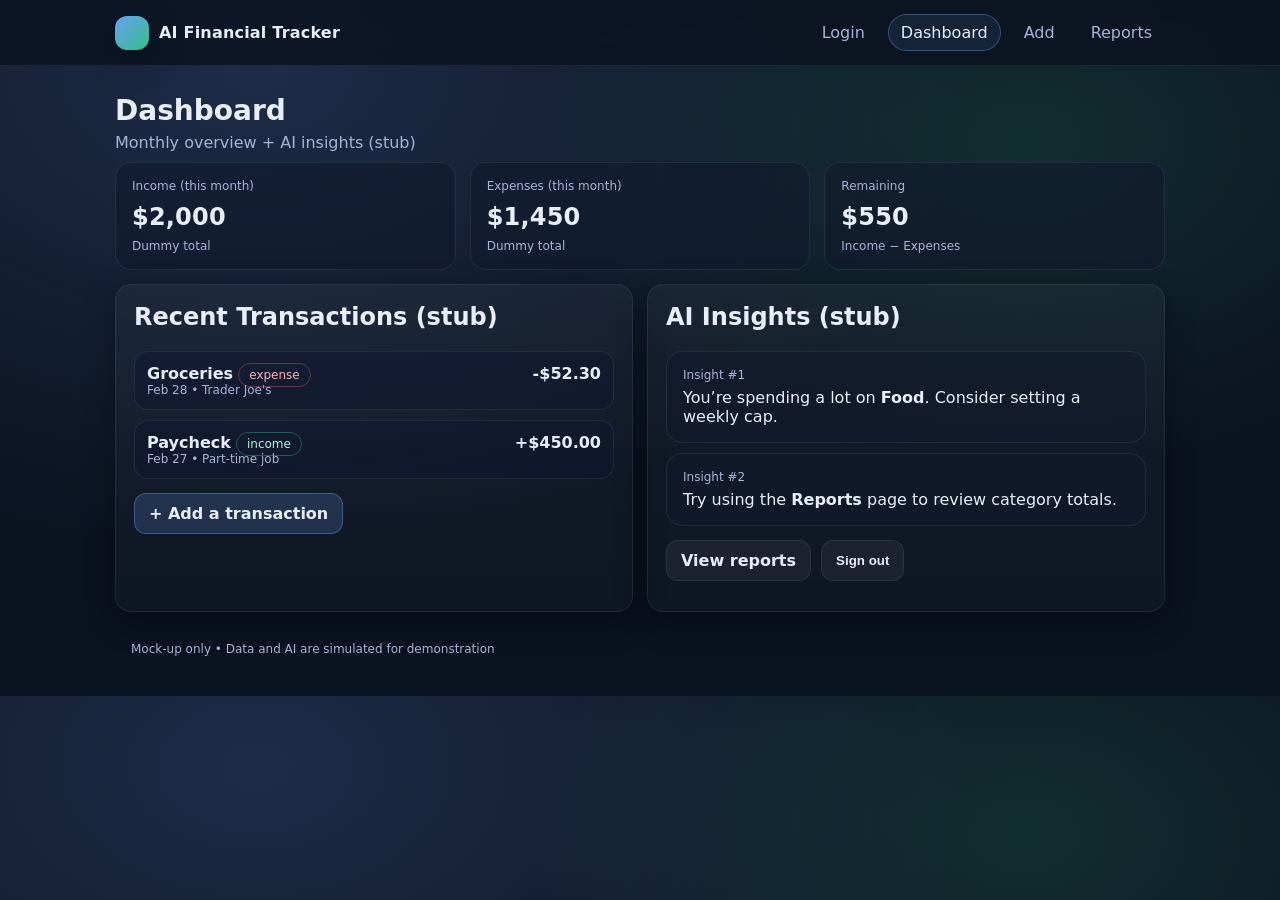
==== dashboard.html @ bd1ea6ad "Initial mock-up pages and base styling" ====
<!DOCTYPE html>
<html lang="en">
<head>
  <meta charset="UTF-8" />
  <meta name="viewport" content="width=device-width, initial-scale=1.0" />
  <title>Dashboard • AI Financial Tracker</title>
  <link rel="stylesheet" href="assets/styles.css" />
</head>
<body>
  <nav>
    <div class="container nav-inner">
      <div class="brand">
        <div class="brand-badge"></div>
        <div>AI Financial Tracker</div>
      </div>
      <div class="nav-links">
        <a class="navlink" href="index.html" data-page="login">Login</a>
        <a class="navlink" href="dashboard.html" data-page="dashboard">Dashboard</a>
        <a class="navlink" href="add.html" data-page="add">Add</a>
        <a class="navlink" href="reports.html" data-page="reports">Reports</a>
      </div>
    </div>
  </nav>

  <main class="container">
    <header class="page-head">
      <h1>Dashboard</h1>
      <p class="sub" id="helloSub">Monthly overview + AI insights (stub)</p>
    </header>

    <section class="grid cols-3">
      <div class="card">
        <div class="kpi">Income (this month)</div>
        <div class="kpi-value" id="kpiIncome">$2,000</div>
        <div class="kpi-hint">Dummy total</div>
      </div>
      <div class="card">
        <div class="kpi">Expenses (this month)</div>
        <div class="kpi-value" id="kpiExpense">$1,450</div>
        <div class="kpi-hint">Dummy total</div>
      </div>
      <div class="card">
        <div class="kpi">Remaining</div>
        <div class="kpi-value" id="kpiRemain">$550</div>
        <div class="kpi-hint">Income − Expenses</div>
      </div>
    </section>

    <div style="height:14px;"></div>

    <section class="grid cols-2">
      <div class="panel pad">
        <h2 style="margin-top:0;">Recent Transactions (stub)</h2>
        <div class="list" id="txList">
          <div class="item">
            <div>
              <div><strong>Groceries</strong> <span class="pill expense">expense</span></div>
              <div class="small">Feb 28 • Trader Joe's</div>
            </div>
            <div><strong>-$52.30</strong></div>
          </div>

          <div class="item">
            <div>
              <div><strong>Paycheck</strong> <span class="pill income">income</span></div>
              <div class="small">Feb 27 • Part-time job</div>
            </div>
            <div><strong>+$450.00</strong></div>
          </div>
        </div>

        <div style="margin-top:14px;">
          <a class="btn primary" href="add.html">+ Add a transaction</a>
        </div>
      </div>

      <div class="panel pad">
        <h2 style="margin-top:0;">AI Insights (stub)</h2>
        <div class="card">
          <div class="small">Insight #1</div>
          <div style="margin-top:6px;">
            You’re spending a lot on <strong>Food</strong>. Consider setting a weekly cap.
          </div>
        </div>

        <div style="height:10px;"></div>

        <div class="card">
          <div class="small">Insight #2</div>
          <div style="margin-top:6px;">
            Try using the <strong>Reports</strong> page to review category totals.
          </div>
        </div>

        <div style="margin-top:14px; display:flex; gap:10px; flex-wrap:wrap;">
          <a class="btn" href="reports.html">View reports</a>
          <button class="btn" id="btnSignOut">Sign out</button>
        </div>

        <div class="msg" id="msg"></div>
      </div>
    </section>

    <footer class="container">
      Mock-up only • Data and AI are simulated for demonstration
    </footer>
  </main>

  <script src="assets/app.js"></script>
  <script>
    setActiveNav("dashboard");

    const user = getUserStub();
    const sub = document.getElementById("helloSub");
    if (user?.email) sub.textContent = `Signed in as ${user.email} • Monthly overview + AI insights (stub)`;

    document.getElementById("btnSignOut").addEventListener("click", () => {
      signOutStub();
      const msg = document.getElementById("msg");
      msg.className = "msg ok";
      msg.textContent = "Signed out. Returning to login...";
      setTimeout(() => (window.location.href = "index.html"), 700);
    });
  </script>
</body>
</html>
---- assets/styles.css ----
/* ===== Base ===== */
* { box-sizing: border-box; }
:root{
  --bg: #0b1220;
  --panel: #111a2e;
  --panel-2: #0f1730;
  --text: #e9eefc;
  --muted: #a8b3d8;
  --line: rgba(255,255,255,0.08);
  --accent: #6ea8ff;
  --danger: #ff6b6b;
  --ok: #3ddc97;
  --shadow: 0 10px 30px rgba(0,0,0,0.35);
  --radius: 16px;
  --max: 1050px;
  font-family: ui-sans-serif, system-ui, -apple-system, Segoe UI, Roboto, Helvetica, Arial;
}

body{
  margin: 0;
  background: radial-gradient(1200px 800px at 20% 10%, rgba(110,168,255,0.18), transparent 60%),
              radial-gradient(900px 600px at 80% 20%, rgba(61,220,151,0.14), transparent 55%),
              var(--bg);
  color: var(--text);
}

/* ===== Layout ===== */
.container{
  width: min(var(--max), calc(100% - 32px));
  margin: 0 auto;
}

nav{
  position: sticky;
  top: 0;
  background: rgba(11,18,32,0.8);
  backdrop-filter: blur(10px);
  border-bottom: 1px solid var(--line);
  z-index: 10;
}

.nav-inner{
  display: flex;
  align-items: center;
  justify-content: space-between;
  padding: 14px 0;
}

.brand{
  display: flex;
  gap: 10px;
  align-items: center;
  font-weight: 800;
  letter-spacing: 0.2px;
}

.brand-badge{
  width: 34px;
  height: 34px;
  border-radius: 12px;
  background: linear-gradient(135deg, rgba(110,168,255,0.95), rgba(61,220,151,0.85));
  box-shadow: var(--shadow);
}

.nav-links{
  display: flex;
  gap: 10px;
  flex-wrap: wrap;
}

a.navlink{
  text-decoration: none;
  color: var(--muted);
  padding: 8px 12px;
  border: 1px solid transparent;
  border-radius: 999px;
  transition: 0.2s ease;
}

a.navlink:hover{
  color: var(--text);
  border-color: var(--line);
  background: rgba(255,255,255,0.04);
}

a.navlink.active{
  color: var(--text);
  border-color: rgba(110,168,255,0.35);
  background: rgba(110,168,255,0.10);
}

/* ===== Sections / Panels ===== */
header.page-head{
  padding: 28px 0 10px;
}

h1{
  margin: 0 0 6px;
  font-size: 28px;
}

p.sub{
  margin: 0;
  color: var(--muted);
}

.panel{
  background: linear-gradient(180deg, rgba(255,255,255,0.04), rgba(255,255,255,0.02));
  border: 1px solid var(--line);
  border-radius: var(--radius);
  box-shadow: var(--shadow);
}

.panel.pad{
  padding: 18px;
}

/* ===== Cards / Grid ===== */
.grid{
  display: grid;
  gap: 14px;
}

.grid.cols-3{
  grid-template-columns: repeat(3, 1fr);
}

.grid.cols-2{
  grid-template-columns: repeat(2, 1fr);
}

@media (max-width: 820px){
  .grid.cols-3{ grid-template-columns: 1fr; }
  .grid.cols-2{ grid-template-columns: 1fr; }
}

.card{
  padding: 16px;
  border-radius: var(--radius);
  border: 1px solid var(--line);
  background: rgba(17,26,46,0.6);
}

.kpi{
  font-size: 12px;
  color: var(--muted);
  margin-bottom: 10px;
}

.kpi-value{
  font-size: 24px;
  font-weight: 800;
  letter-spacing: 0.2px;
}

.kpi-hint{
  margin-top: 8px;
  font-size: 12px;
  color: var(--muted);
}

/* ===== Forms / Buttons ===== */
label{
  display: block;
  font-size: 12px;
  color: var(--muted);
  margin: 12px 0 6px;
}

input, select, textarea{
  width: 100%;
  padding: 11px 12px;
  border-radius: 12px;
  border: 1px solid var(--line);
  background: rgba(15,23,48,0.7);
  color: var(--text);
  outline: none;
}

textarea{ min-height: 90px; resize: vertical; }

.row{
  display: grid;
  gap: 12px;
  grid-template-columns: 1fr 1fr;
}

@media (max-width: 820px){
  .row{ grid-template-columns: 1fr; }
}

.btn{
  display: inline-flex;
  align-items: center;
  justify-content: center;
  gap: 8px;
  padding: 10px 14px;
  border-radius: 12px;
  border: 1px solid var(--line);
  background: rgba(255,255,255,0.05);
  color: var(--text);
  cursor: pointer;
  transition: 0.2s ease;
  text-decoration: none;
  font-weight: 650;
}

.btn:hover{
  transform: translateY(-1px);
  background: rgba(255,255,255,0.08);
}

.btn.primary{
  border-color: rgba(110,168,255,0.35);
  background: rgba(110,168,255,0.18);
}

.btn.primary:hover{
  background: rgba(110,168,255,0.24);
}

.msg{
  margin-top: 12px;
  font-size: 13px;
  color: var(--muted);
}

.msg.ok{ color: var(--ok); }
.msg.bad{ color: var(--danger); }

/* ===== Tables / Lists ===== */
.list{
  display: grid;
  gap: 10px;
}

.item{
  padding: 12px;
  border: 1px solid var(--line);
  border-radius: 14px;
  background: rgba(15,23,48,0.55);
  display: flex;
  justify-content: space-between;
  gap: 10px;
}

.small{
  font-size: 12px;
  color: var(--muted);
}

.pill{
  font-size: 12px;
  padding: 4px 10px;
  border-radius: 999px;
  border: 1px solid var(--line);
  color: var(--muted);
}

.pill.expense{ border-color: rgba(255,107,107,0.35); color: #ffb1b1; }
.pill.income{ border-color: rgba(61,220,151,0.35); color: #aef5d6; }

footer{
  padding: 30px 0 40px;
  color: var(--muted);
  font-size: 12px;
}
X
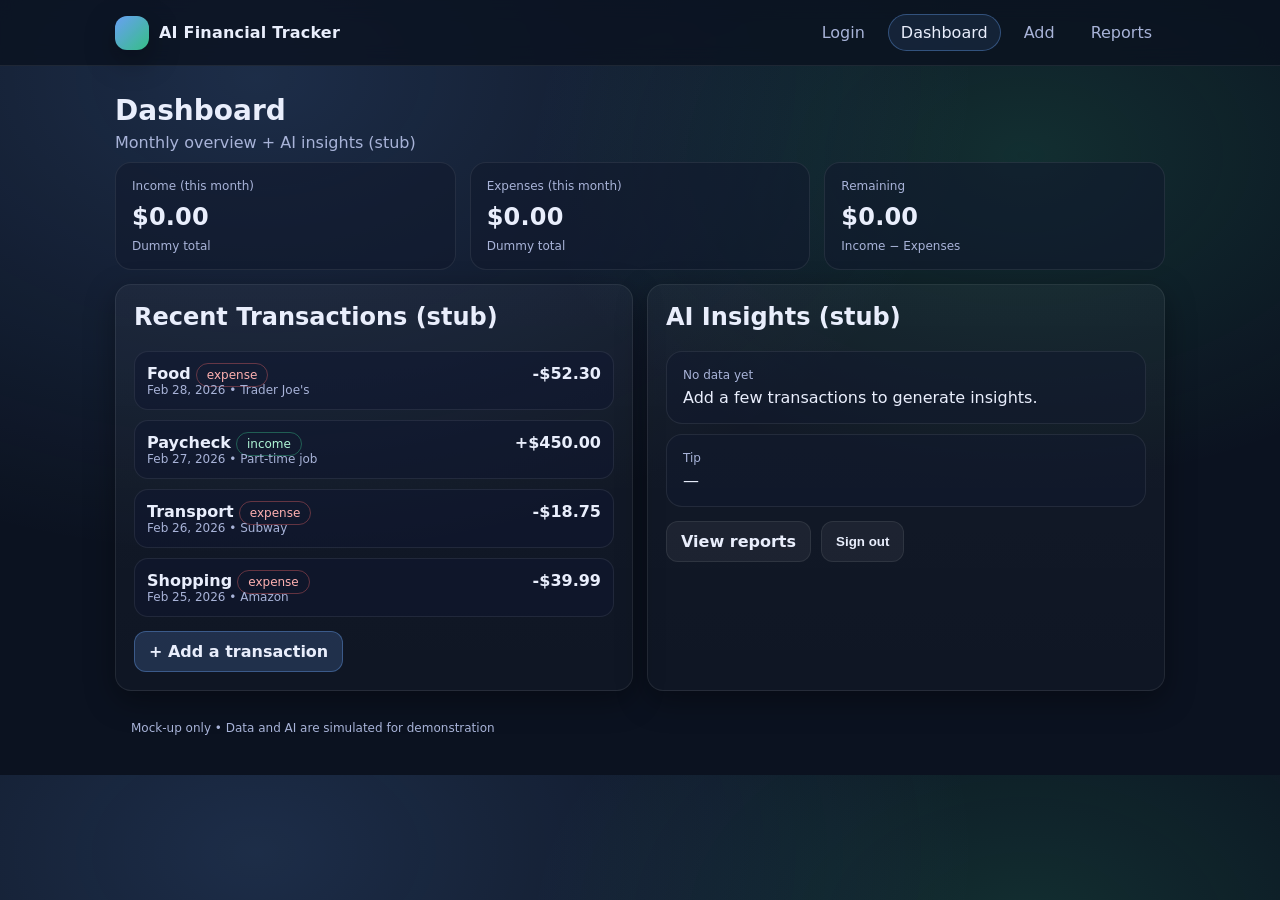
==== commit 8ca7de5f: "Add localStorage transactions, dashboard summaries, and AI insights stub" ====
--- a/dashboard.html
+++ b/dashboard.html
@@ -108,19 +108,76 @@
 
   <script src="assets/app.js"></script>
   <script>
-    setActiveNav("dashboard");
+  setActiveNav("dashboard");
+  seedDemoDataIfEmpty();
 
-    const user = getUserStub();
-    const sub = document.getElementById("helloSub");
-    if (user?.email) sub.textContent = `Signed in as ${user.email} • Monthly overview + AI insights (stub)`;
+  const user = getUserStub();
+  const sub = document.getElementById("helloSub");
+  if (user?.email) sub.textContent = `Signed in as ${user.email} • Monthly overview + AI insights`;
 
-    document.getElementById("btnSignOut").addEventListener("click", () => {
-      signOutStub();
-      const msg = document.getElementById("msg");
-      msg.className = "msg ok";
-      msg.textContent = "Signed out. Returning to login...";
-      setTimeout(() => (window.location.href = "index.html"), 700);
-    });
-  </script>
+  const txs = getTransactions();
+  const mk = currentMonthKey();
+
+  // KPI render
+  const summary = calcMonthlySummary(txs, mk);
+  document.getElementById("kpiIncome").textContent = formatMoney(summary.income);
+  document.getElementById("kpiExpense").textContent = formatMoney(summary.expense);
+  document.getElementById("kpiRemain").textContent = formatMoney(summary.remaining);
+
+  // Recent transactions render (top 6)
+  const list = document.getElementById("txList");
+  list.innerHTML = "";
+
+  const recent = txs.slice(0, 6);
+  if (recent.length === 0) {
+    list.innerHTML = `<div class="msg">No transactions yet. Add one!</div>`;
+  } else {
+    for (const t of recent) {
+      const pillClass = t.type === "income" ? "pill income" : "pill expense";
+      const sign = t.type === "income" ? "+" : "-";
+      const amt = `${sign}${formatMoney(t.amount)}`;
+
+      const el = document.createElement("div");
+      el.className = "item";
+      el.innerHTML = `
+        <div>
+          <div><strong>${t.category}</strong> <span class="${pillClass}">${t.type}</span></div>
+          <div class="small">${safeDateLabel(t.date)} • ${t.note ? t.note : "—"}</div>
+        </div>
+        <div><strong>${amt}</strong></div>
+      `;
+      list.appendChild(el);
+    }
+  }
+
+  // AI Insights render
+  const insightsBox = document.querySelector(".panel.pad:nth-of-type(2)"); // right panel (AI)
+  // We'll target the first two cards inside it (simple approach)
+  const insightCards = insightsBox.querySelectorAll(".card");
+  const insights = buildInsights(txs, mk);
+
+  // Ensure we have at least 2 cards to update (page already has 2)
+  if (insightCards[0]) {
+    insightCards[0].innerHTML = `
+      <div class="small">${insights[0]?.title || "Insight"}</div>
+      <div style="margin-top:6px;">${insights[0]?.text || "—"}</div>
+    `;
+  }
+  if (insightCards[1]) {
+    insightCards[1].innerHTML = `
+      <div class="small">${insights[1]?.title || "Tip"}</div>
+      <div style="margin-top:6px;">${insights[1]?.text || "—"}</div>
+    `;
+  }
+
+  // Sign out
+  document.getElementById("btnSignOut").addEventListener("click", () => {
+    signOutStub();
+    const msg = document.getElementById("msg");
+    msg.className = "msg ok";
+    msg.textContent = "Signed out. Returning to login...";
+    setTimeout(() => (window.location.href = "index.html"), 700);
+  });
+</script>
 </body>
 </html>
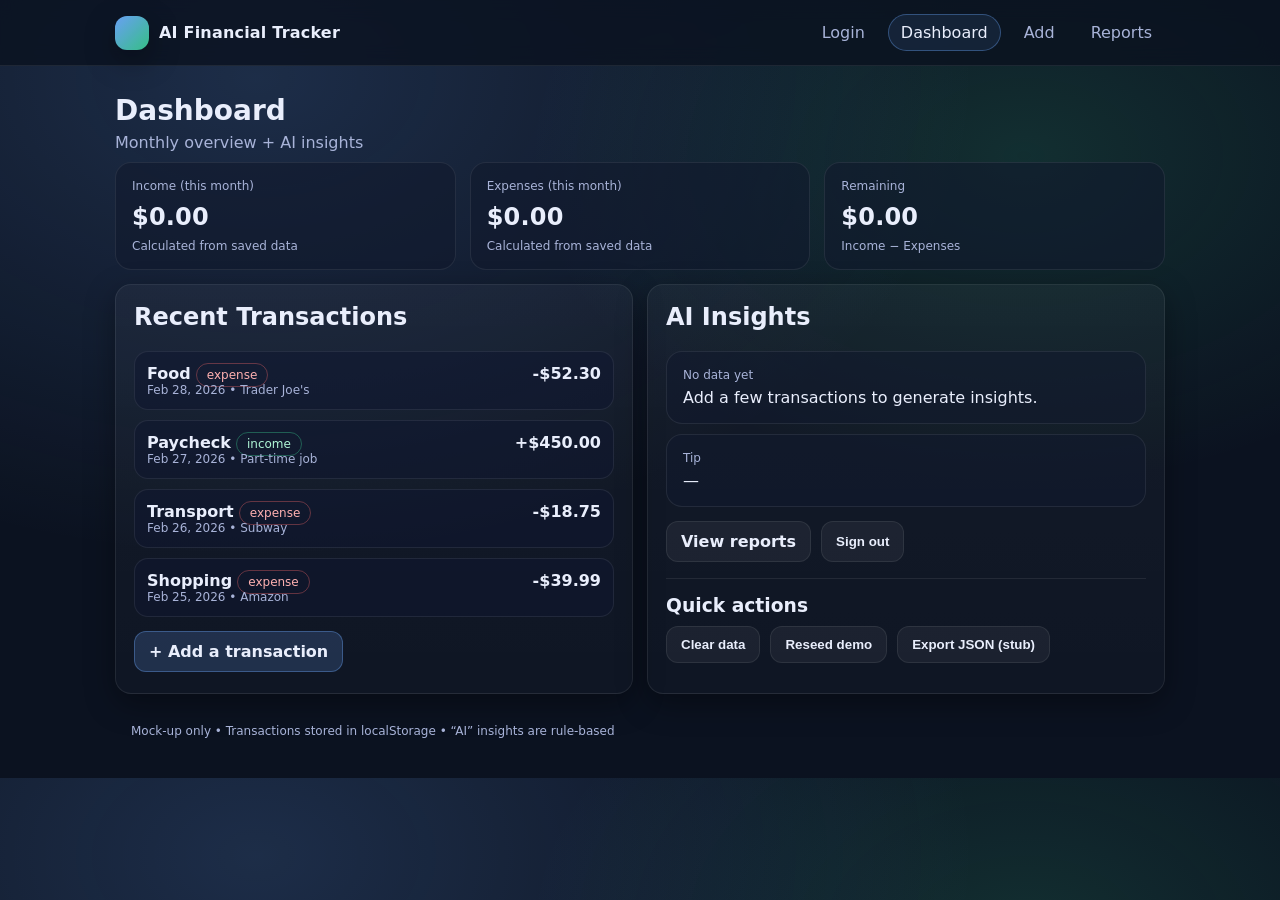
==== commit e17f6ba2: "Improve UX: quick actions, dynamic categories, and month filter in reports" ====
--- a/dashboard.html
+++ b/dashboard.html
@@ -25,23 +25,23 @@
   <main class="container">
     <header class="page-head">
       <h1>Dashboard</h1>
-      <p class="sub" id="helloSub">Monthly overview + AI insights (stub)</p>
+      <p class="sub" id="helloSub">Monthly overview + AI insights</p>
     </header>
 
     <section class="grid cols-3">
       <div class="card">
         <div class="kpi">Income (this month)</div>
-        <div class="kpi-value" id="kpiIncome">$2,000</div>
-        <div class="kpi-hint">Dummy total</div>
+        <div class="kpi-value" id="kpiIncome">$0.00</div>
+        <div class="kpi-hint">Calculated from saved data</div>
       </div>
       <div class="card">
         <div class="kpi">Expenses (this month)</div>
-        <div class="kpi-value" id="kpiExpense">$1,450</div>
-        <div class="kpi-hint">Dummy total</div>
+        <div class="kpi-value" id="kpiExpense">$0.00</div>
+        <div class="kpi-hint">Calculated from saved data</div>
       </div>
       <div class="card">
         <div class="kpi">Remaining</div>
-        <div class="kpi-value" id="kpiRemain">$550</div>
+        <div class="kpi-value" id="kpiRemain">$0.00</div>
         <div class="kpi-hint">Income − Expenses</div>
       </div>
     </section>
@@ -49,47 +49,30 @@
     <div style="height:14px;"></div>
 
     <section class="grid cols-2">
+      <!-- LEFT: Recent Transactions -->
       <div class="panel pad">
-        <h2 style="margin-top:0;">Recent Transactions (stub)</h2>
-        <div class="list" id="txList">
-          <div class="item">
-            <div>
-              <div><strong>Groceries</strong> <span class="pill expense">expense</span></div>
-              <div class="small">Feb 28 • Trader Joe's</div>
-            </div>
-            <div><strong>-$52.30</strong></div>
-          </div>
-
-          <div class="item">
-            <div>
-              <div><strong>Paycheck</strong> <span class="pill income">income</span></div>
-              <div class="small">Feb 27 • Part-time job</div>
-            </div>
-            <div><strong>+$450.00</strong></div>
-          </div>
-        </div>
+        <h2 style="margin-top:0;">Recent Transactions</h2>
+        <div class="list" id="txList"></div>
 
         <div style="margin-top:14px;">
           <a class="btn primary" href="add.html">+ Add a transaction</a>
         </div>
       </div>
 
-      <div class="panel pad">
-        <h2 style="margin-top:0;">AI Insights (stub)</h2>
-        <div class="card">
-          <div class="small">Insight #1</div>
-          <div style="margin-top:6px;">
-            You’re spending a lot on <strong>Food</strong>. Consider setting a weekly cap.
-          </div>
+      <!-- RIGHT: AI + Actions -->
+      <div class="panel pad" id="aiPanel">
+        <h2 style="margin-top:0;">AI Insights</h2>
+
+        <div class="card" id="insightCard1">
+          <div class="small">Insight</div>
+          <div style="margin-top:6px;">—</div>
         </div>
 
         <div style="height:10px;"></div>
 
-        <div class="card">
-          <div class="small">Insight #2</div>
-          <div style="margin-top:6px;">
-            Try using the <strong>Reports</strong> page to review category totals.
-          </div>
+        <div class="card" id="insightCard2">
+          <div class="small">Tip</div>
+          <div style="margin-top:6px;">—</div>
         </div>
 
         <div style="margin-top:14px; display:flex; gap:10px; flex-wrap:wrap;">
@@ -98,86 +81,137 @@
         </div>
 
         <div class="msg" id="msg"></div>
+
+        <hr style="border:0; border-top:1px solid var(--line); margin:16px 0;">
+
+        <h3 style="margin:0 0 10px;">Quick actions</h3>
+        <div style="display:flex; gap:10px; flex-wrap:wrap;">
+          <button class="btn" id="btnClearData">Clear data</button>
+          <button class="btn" id="btnReseed">Reseed demo</button>
+          <button class="btn" id="btnExport">Export JSON (stub)</button>
+        </div>
+
+        <div class="msg" id="msg2"></div>
       </div>
     </section>
 
     <footer class="container">
-      Mock-up only • Data and AI are simulated for demonstration
+      Mock-up only • Transactions stored in localStorage • “AI” insights are rule-based
     </footer>
   </main>
 
   <script src="assets/app.js"></script>
   <script>
-  setActiveNav("dashboard");
-  seedDemoDataIfEmpty();
-
-  const user = getUserStub();
-  const sub = document.getElementById("helloSub");
-  if (user?.email) sub.textContent = `Signed in as ${user.email} • Monthly overview + AI insights`;
-
-  const txs = getTransactions();
-  const mk = currentMonthKey();
-
-  // KPI render
-  const summary = calcMonthlySummary(txs, mk);
-  document.getElementById("kpiIncome").textContent = formatMoney(summary.income);
-  document.getElementById("kpiExpense").textContent = formatMoney(summary.expense);
-  document.getElementById("kpiRemain").textContent = formatMoney(summary.remaining);
-
-  // Recent transactions render (top 6)
-  const list = document.getElementById("txList");
-  list.innerHTML = "";
-
-  const recent = txs.slice(0, 6);
-  if (recent.length === 0) {
-    list.innerHTML = `<div class="msg">No transactions yet. Add one!</div>`;
-  } else {
-    for (const t of recent) {
-      const pillClass = t.type === "income" ? "pill income" : "pill expense";
-      const sign = t.type === "income" ? "+" : "-";
-      const amt = `${sign}${formatMoney(t.amount)}`;
-
-      const el = document.createElement("div");
-      el.className = "item";
-      el.innerHTML = `
-        <div>
-          <div><strong>${t.category}</strong> <span class="${pillClass}">${t.type}</span></div>
-          <div class="small">${safeDateLabel(t.date)} • ${t.note ? t.note : "—"}</div>
-        </div>
-        <div><strong>${amt}</strong></div>
+    setActiveNav("dashboard");
+    seedDemoDataIfEmpty();
+
+    // Header subtitle
+    const user = getUserStub();
+    const sub = document.getElementById("helloSub");
+    if (user?.email) {
+      sub.textContent = `Signed in as ${user.email} • Monthly overview + AI insights`;
+    }
+
+    const txs = getTransactions();
+    const mk = currentMonthKey();
+
+    // KPI render
+    const summary = calcMonthlySummary(txs, mk);
+    document.getElementById("kpiIncome").textContent = formatMoney(summary.income);
+    document.getElementById("kpiExpense").textContent = formatMoney(summary.expense);
+    document.getElementById("kpiRemain").textContent = formatMoney(summary.remaining);
+
+    // Recent transactions render (top 6)
+    const list = document.getElementById("txList");
+    list.innerHTML = "";
+
+    const recent = txs.slice(0, 6);
+    if (recent.length === 0) {
+      list.innerHTML = `<div class="msg">No transactions yet. Add one!</div>`;
+    } else {
+      for (const t of recent) {
+        const pillClass = t.type === "income" ? "pill income" : "pill expense";
+        const sign = t.type === "income" ? "+" : "-";
+        const amt = `${sign}${formatMoney(t.amount)}`;
+
+        const el = document.createElement("div");
+        el.className = "item";
+        el.innerHTML = `
+          <div>
+            <div><strong>${t.category}</strong> <span class="${pillClass}">${t.type}</span></div>
+            <div class="small">${safeDateLabel(t.date)} • ${t.note ? t.note : "—"}</div>
+          </div>
+          <div><strong>${amt}</strong></div>
+        `;
+        list.appendChild(el);
+      }
+    }
+
+    // AI Insights render
+    const insights = buildInsights(txs, mk);
+    const c1 = document.getElementById("insightCard1");
+    const c2 = document.getElementById("insightCard2");
+
+    if (c1) {
+      c1.innerHTML = `
+        <div class="small">${insights[0]?.title || "Insight"}</div>
+        <div style="margin-top:6px;">${insights[0]?.text || "—"}</div>
       `;
-      list.appendChild(el);
-    }
-  }
-
-  // AI Insights render
-  const insightsBox = document.querySelector(".panel.pad:nth-of-type(2)"); // right panel (AI)
-  // We'll target the first two cards inside it (simple approach)
-  const insightCards = insightsBox.querySelectorAll(".card");
-  const insights = buildInsights(txs, mk);
-
-  // Ensure we have at least 2 cards to update (page already has 2)
-  if (insightCards[0]) {
-    insightCards[0].innerHTML = `
-      <div class="small">${insights[0]?.title || "Insight"}</div>
-      <div style="margin-top:6px;">${insights[0]?.text || "—"}</div>
-    `;
-  }
-  if (insightCards[1]) {
-    insightCards[1].innerHTML = `
-      <div class="small">${insights[1]?.title || "Tip"}</div>
-      <div style="margin-top:6px;">${insights[1]?.text || "—"}</div>
-    `;
-  }
-
-  // Sign out
-  document.getElementById("btnSignOut").addEventListener("click", () => {
-    signOutStub();
-    const msg = document.getElementById("msg");
-    msg.className = "msg ok";
-    msg.textContent = "Signed out. Returning to login...";
-    setTimeout(() => (window.location.href = "index.html"), 700);
-  });
-</script>
+    }
+    if (c2) {
+      c2.innerHTML = `
+        <div class="small">${insights[1]?.title || "Tip"}</div>
+        <div style="margin-top:6px;">${insights[1]?.text || "—"}</div>
+      `;
+    }
+
+    // Sign out
+    document.getElementById("btnSignOut").addEventListener("click", () => {
+      signOutStub();
+      const msg = document.getElementById("msg");
+      msg.className = "msg ok";
+      msg.textContent = "Signed out. Returning to login...";
+      setTimeout(() => (window.location.href = "index.html"), 700);
+    });
+
+    // Quick actions (safe)
+    const msg2 = document.getElementById("msg2");
+    const btnClear = document.getElementById("btnClearData");
+    const btnReseed = document.getElementById("btnReseed");
+    const btnExport = document.getElementById("btnExport");
+
+    if (btnClear) {
+      btnClear.addEventListener("click", () => {
+        clearAllTransactions();
+        msg2.className = "msg ok";
+        msg2.textContent = "All transactions cleared. Refreshing...";
+        setTimeout(() => window.location.reload(), 500);
+      });
+    }
+
+    if (btnReseed) {
+      btnReseed.addEventListener("click", () => {
+        reseedDemo();
+        msg2.className = "msg ok";
+        msg2.textContent = "Demo data reloaded. Refreshing...";
+        setTimeout(() => window.location.reload(), 500);
+      });
+    }
+
+    if (btnExport) {
+      btnExport.addEventListener("click", async () => {
+        const json = exportTransactionsJSON();
+        try {
+          await navigator.clipboard.writeText(json);
+          msg2.className = "msg ok";
+          msg2.textContent = "Export copied to clipboard (JSON).";
+        } catch {
+          msg2.className = "msg";
+          msg2.textContent = "Export ready (could not auto-copy). Open DevTools Console to view.";
+          console.log(json);
+        }
+      });
+    }
+  </script>
 </body>
-</html>
+</html>
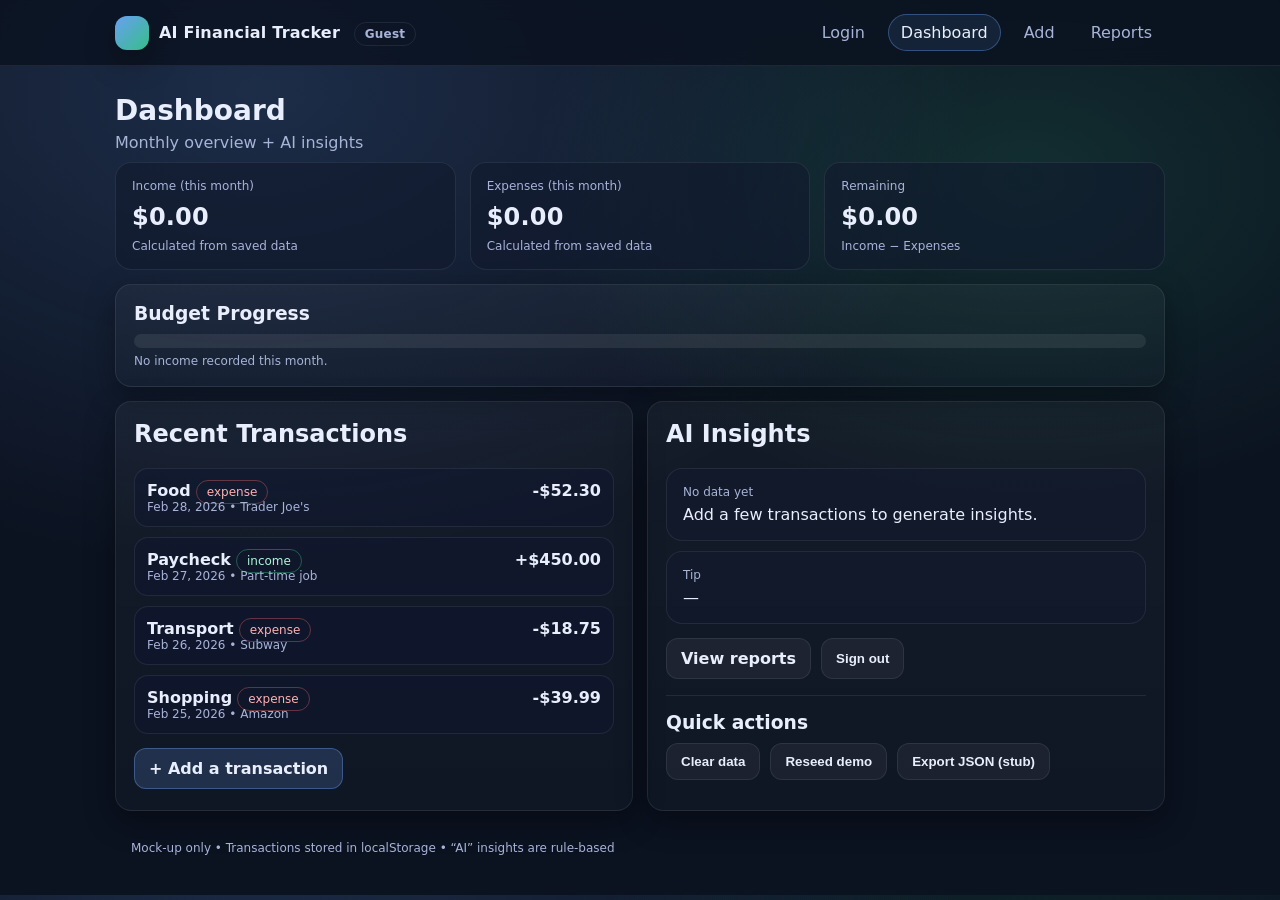
==== commit 03a78ff7: "Polish UI and improve reports/dashboard" ====
--- a/dashboard.html
+++ b/dashboard.html
@@ -11,7 +11,10 @@
     <div class="container nav-inner">
       <div class="brand">
         <div class="brand-badge"></div>
-        <div>AI Financial Tracker</div>
+        <div>
+          AI Financial Tracker
+          <span id="userBadge" class="pill" style="margin-left:8px;"></span>
+        </div>
       </div>
       <div class="nav-links">
         <a class="navlink" href="index.html" data-page="login">Login</a>
@@ -28,6 +31,7 @@
       <p class="sub" id="helloSub">Monthly overview + AI insights</p>
     </header>
 
+    <!-- KPI cards -->
     <section class="grid cols-3">
       <div class="card">
         <div class="kpi">Income (this month)</div>
@@ -46,6 +50,17 @@
       </div>
     </section>
 
+    <!-- Budget progress (Step 5A) -->
+    <div class="panel pad" style="margin-top:14px;">
+      <h3 style="margin:0 0 10px;">Budget Progress</h3>
+
+      <div style="background:rgba(255,255,255,0.08); height:14px; border-radius:999px; overflow:hidden;">
+        <div id="budgetBar" style="height:100%; width:0%; background:linear-gradient(90deg,#6ea8ff,#3ddc97); transition:0.4s;"></div>
+      </div>
+
+      <div class="small" id="budgetLabel" style="margin-top:6px;">—</div>
+    </div>
+
     <div style="height:14px;"></div>
 
     <section class="grid cols-2">
@@ -63,17 +78,9 @@
       <div class="panel pad" id="aiPanel">
         <h2 style="margin-top:0;">AI Insights</h2>
 
-        <div class="card" id="insightCard1">
-          <div class="small">Insight</div>
-          <div style="margin-top:6px;">—</div>
-        </div>
-
+        <div class="card" id="insightCard1"></div>
         <div style="height:10px;"></div>
-
-        <div class="card" id="insightCard2">
-          <div class="small">Tip</div>
-          <div style="margin-top:6px;">—</div>
-        </div>
+        <div class="card" id="insightCard2"></div>
 
         <div style="margin-top:14px; display:flex; gap:10px; flex-wrap:wrap;">
           <a class="btn" href="reports.html">View reports</a>
@@ -105,11 +112,16 @@
     setActiveNav("dashboard");
     seedDemoDataIfEmpty();
 
-    // Header subtitle
+    // User badge + subtitle
     const user = getUserStub();
     const sub = document.getElementById("helloSub");
+    const badge = document.getElementById("userBadge");
+
     if (user?.email) {
       sub.textContent = `Signed in as ${user.email} • Monthly overview + AI insights`;
+      if (badge) badge.textContent = user.email;
+    } else {
+      if (badge) badge.textContent = "Guest";
     }
 
     const txs = getTransactions();
@@ -120,6 +132,24 @@
     document.getElementById("kpiIncome").textContent = formatMoney(summary.income);
     document.getElementById("kpiExpense").textContent = formatMoney(summary.expense);
     document.getElementById("kpiRemain").textContent = formatMoney(summary.remaining);
+
+    // Budget progress bar
+    const bar = document.getElementById("budgetBar");
+    const label = document.getElementById("budgetLabel");
+
+    if (summary.income > 0) {
+      const percent = Math.min((summary.expense / summary.income) * 100, 100);
+      bar.style.width = percent.toFixed(1) + "%";
+
+      if (percent > 90) {
+        bar.style.background = "#ff6b6b";
+      }
+
+      label.textContent = `You have used ${percent.toFixed(1)}% of your income this month.`;
+    } else {
+      bar.style.width = "0%";
+      label.textContent = "No income recorded this month.";
+    }
 
     // Recent transactions render (top 6)
     const list = document.getElementById("txList");
@@ -147,23 +177,19 @@
       }
     }
 
-    // AI Insights render
+    // AI insights render
     const insights = buildInsights(txs, mk);
     const c1 = document.getElementById("insightCard1");
     const c2 = document.getElementById("insightCard2");
 
-    if (c1) {
-      c1.innerHTML = `
-        <div class="small">${insights[0]?.title || "Insight"}</div>
-        <div style="margin-top:6px;">${insights[0]?.text || "—"}</div>
-      `;
-    }
-    if (c2) {
-      c2.innerHTML = `
-        <div class="small">${insights[1]?.title || "Tip"}</div>
-        <div style="margin-top:6px;">${insights[1]?.text || "—"}</div>
-      `;
-    }
+    c1.innerHTML = `
+      <div class="small">${insights[0]?.title || "Insight"}</div>
+      <div style="margin-top:6px;">${insights[0]?.text || "—"}</div>
+    `;
+    c2.innerHTML = `
+      <div class="small">${insights[1]?.title || "Tip"}</div>
+      <div style="margin-top:6px;">${insights[1]?.text || "—"}</div>
+    `;
 
     // Sign out
     document.getElementById("btnSignOut").addEventListener("click", () => {
@@ -174,7 +200,7 @@
       setTimeout(() => (window.location.href = "index.html"), 700);
     });
 
-    // Quick actions (safe)
+    // Quick actions
     const msg2 = document.getElementById("msg2");
     const btnClear = document.getElementById("btnClearData");
     const btnReseed = document.getElementById("btnReseed");
--- a/assets/styles.css
+++ b/assets/styles.css
@@ -265,4 +265,17 @@
   color: var(--muted);
   font-size: 12px;
 }
-X
+
+@media (max-width: 600px){
+  nav .nav-links{
+    gap:6px;
+  }
+
+  .kpi-value{
+    font-size:20px;
+  }
+
+  h1{
+    font-size:22px;
+  }
+}
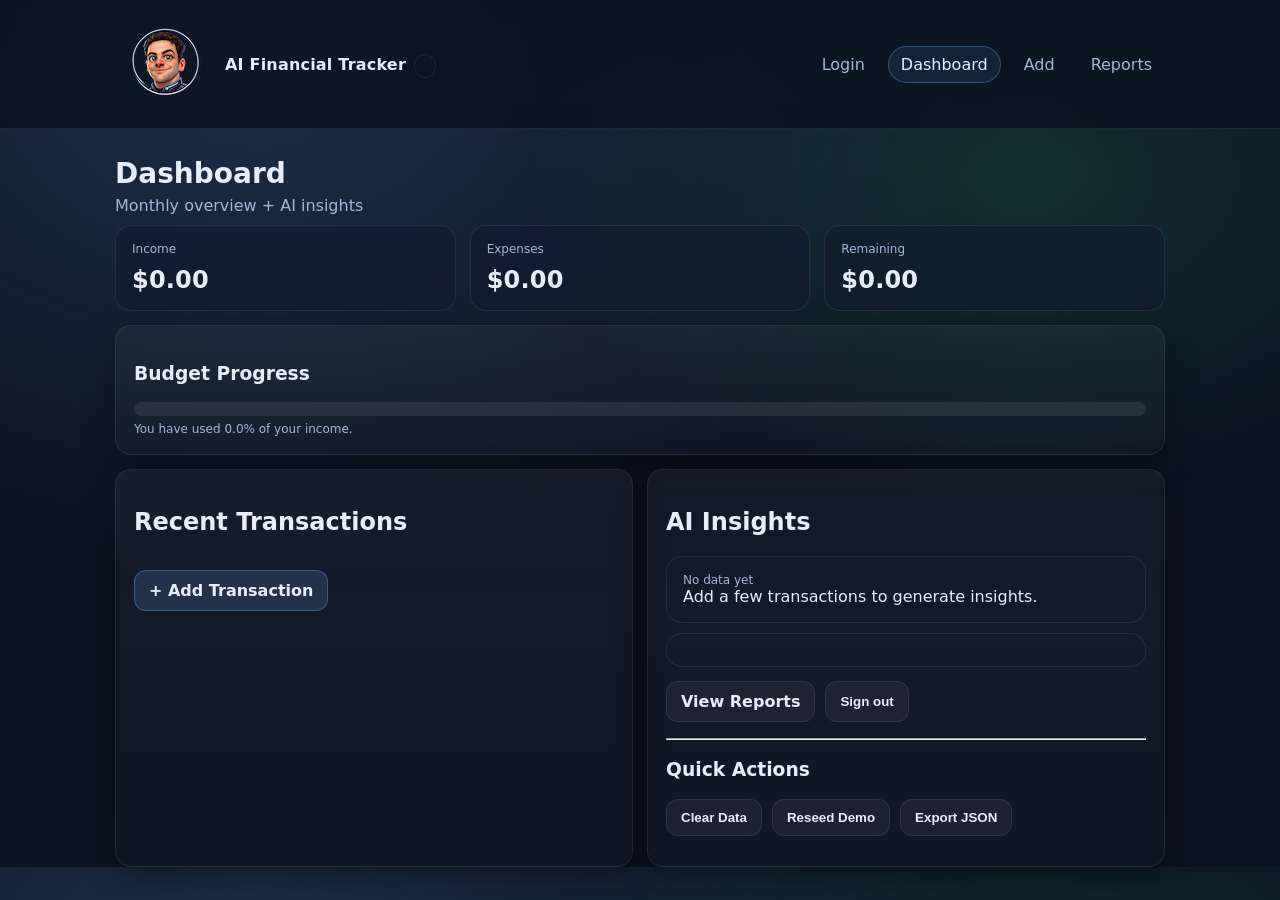
==== commit 3a24a51e: "Add logo and favicon, update dashboard" ====
--- a/dashboard.html
+++ b/dashboard.html
@@ -5,54 +5,62 @@
   <meta name="viewport" content="width=device-width, initial-scale=1.0" />
   <title>Dashboard • AI Financial Tracker</title>
   <link rel="stylesheet" href="assets/styles.css" />
+  <link rel="icon" type="image/png" href="assets/logo.png" />
 </head>
 <body>
+
   <nav>
     <div class="container nav-inner">
+
+      <!-- BRAND WITH LOGO -->
       <div class="brand">
-        <div class="brand-badge"></div>
-        <div>
-          AI Financial Tracker
-          <span id="userBadge" class="pill" style="margin-left:8px;"></span>
-        </div>
+        <a href="dashboard.html" style="display:flex; align-items:center; gap:10px; text-decoration:none; color:inherit;">
+          <img src="assets/logo.png" alt="AI Financial Tracker logo" class="logo" />
+          <span>
+            AI Financial Tracker
+            <span id="userBadge" class="pill" style="margin-left:8px;"></span>
+          </span>
+        </a>
       </div>
+
       <div class="nav-links">
         <a class="navlink" href="index.html" data-page="login">Login</a>
         <a class="navlink" href="dashboard.html" data-page="dashboard">Dashboard</a>
         <a class="navlink" href="add.html" data-page="add">Add</a>
         <a class="navlink" href="reports.html" data-page="reports">Reports</a>
       </div>
+
     </div>
   </nav>
 
   <main class="container">
+
     <header class="page-head">
       <h1>Dashboard</h1>
       <p class="sub" id="helloSub">Monthly overview + AI insights</p>
     </header>
 
-    <!-- KPI cards -->
+    <!-- KPI -->
     <section class="grid cols-3">
       <div class="card">
-        <div class="kpi">Income (this month)</div>
+        <div class="kpi">Income</div>
         <div class="kpi-value" id="kpiIncome">$0.00</div>
-        <div class="kpi-hint">Calculated from saved data</div>
       </div>
+
       <div class="card">
-        <div class="kpi">Expenses (this month)</div>
+        <div class="kpi">Expenses</div>
         <div class="kpi-value" id="kpiExpense">$0.00</div>
-        <div class="kpi-hint">Calculated from saved data</div>
       </div>
+
       <div class="card">
         <div class="kpi">Remaining</div>
         <div class="kpi-value" id="kpiRemain">$0.00</div>
-        <div class="kpi-hint">Income − Expenses</div>
       </div>
     </section>
 
-    <!-- Budget progress (Step 5A) -->
+    <!-- PROGRESS BAR -->
     <div class="panel pad" style="margin-top:14px;">
-      <h3 style="margin:0 0 10px;">Budget Progress</h3>
+      <h3>Budget Progress</h3>
 
       <div style="background:rgba(255,255,255,0.08); height:14px; border-radius:999px; overflow:hidden;">
         <div id="budgetBar" style="height:100%; width:0%; background:linear-gradient(90deg,#6ea8ff,#3ddc97); transition:0.4s;"></div>
@@ -64,180 +72,107 @@
     <div style="height:14px;"></div>
 
     <section class="grid cols-2">
-      <!-- LEFT: Recent Transactions -->
+
+      <!-- RECENT -->
       <div class="panel pad">
-        <h2 style="margin-top:0;">Recent Transactions</h2>
+        <h2>Recent Transactions</h2>
         <div class="list" id="txList"></div>
 
         <div style="margin-top:14px;">
-          <a class="btn primary" href="add.html">+ Add a transaction</a>
+          <a class="btn primary" href="add.html">+ Add Transaction</a>
         </div>
       </div>
 
-      <!-- RIGHT: AI + Actions -->
-      <div class="panel pad" id="aiPanel">
-        <h2 style="margin-top:0;">AI Insights</h2>
+      <!-- AI + ACTIONS -->
+      <div class="panel pad">
+        <h2>AI Insights</h2>
 
         <div class="card" id="insightCard1"></div>
         <div style="height:10px;"></div>
         <div class="card" id="insightCard2"></div>
 
         <div style="margin-top:14px; display:flex; gap:10px; flex-wrap:wrap;">
-          <a class="btn" href="reports.html">View reports</a>
+          <a class="btn" href="reports.html">View Reports</a>
           <button class="btn" id="btnSignOut">Sign out</button>
         </div>
 
         <div class="msg" id="msg"></div>
 
-        <hr style="border:0; border-top:1px solid var(--line); margin:16px 0;">
+        <hr style="margin:16px 0;">
 
-        <h3 style="margin:0 0 10px;">Quick actions</h3>
+        <h3>Quick Actions</h3>
+
         <div style="display:flex; gap:10px; flex-wrap:wrap;">
-          <button class="btn" id="btnClearData">Clear data</button>
-          <button class="btn" id="btnReseed">Reseed demo</button>
-          <button class="btn" id="btnExport">Export JSON (stub)</button>
+          <button class="btn" id="btnClearData">Clear Data</button>
+          <button class="btn" id="btnReseed">Reseed Demo</button>
+          <button class="btn" id="btnExport">Export JSON</button>
         </div>
 
         <div class="msg" id="msg2"></div>
       </div>
+
     </section>
 
-    <footer class="container">
-      Mock-up only • Transactions stored in localStorage • “AI” insights are rule-based
-    </footer>
   </main>
 
   <script src="assets/app.js"></script>
+
   <script>
     setActiveNav("dashboard");
     seedDemoDataIfEmpty();
 
-    // User badge + subtitle
     const user = getUserStub();
+    const badge = document.getElementById("userBadge");
     const sub = document.getElementById("helloSub");
-    const badge = document.getElementById("userBadge");
 
     if (user?.email) {
-      sub.textContent = `Signed in as ${user.email} • Monthly overview + AI insights`;
-      if (badge) badge.textContent = user.email;
-    } else {
-      if (badge) badge.textContent = "Guest";
+      badge.textContent = user.email;
+      sub.textContent = `Signed in as ${user.email}`;
     }
 
     const txs = getTransactions();
     const mk = currentMonthKey();
+    const summary = calcMonthlySummary(txs, mk);
 
-    // KPI render
-    const summary = calcMonthlySummary(txs, mk);
     document.getElementById("kpiIncome").textContent = formatMoney(summary.income);
     document.getElementById("kpiExpense").textContent = formatMoney(summary.expense);
     document.getElementById("kpiRemain").textContent = formatMoney(summary.remaining);
 
-    // Budget progress bar
-    const bar = document.getElementById("budgetBar");
-    const label = document.getElementById("budgetLabel");
+    const percent = summary.income > 0 ? (summary.expense / summary.income) * 100 : 0;
+    document.getElementById("budgetBar").style.width = percent + "%";
+    document.getElementById("budgetLabel").textContent =
+      `You have used ${percent.toFixed(1)}% of your income.`;
 
-    if (summary.income > 0) {
-      const percent = Math.min((summary.expense / summary.income) * 100, 100);
-      bar.style.width = percent.toFixed(1) + "%";
+    const insights = buildInsights(txs, mk);
+    document.getElementById("insightCard1").innerHTML =
+      `<div class="small">${insights[0]?.title || ""}</div>
+       <div>${insights[0]?.text || ""}</div>`;
 
-      if (percent > 90) {
-        bar.style.background = "#ff6b6b";
-      }
+    document.getElementById("insightCard2").innerHTML =
+      `<div class="small">${insights[1]?.title || ""}</div>
+       <div>${insights[1]?.text || ""}</div>`;
 
-      label.textContent = `You have used ${percent.toFixed(1)}% of your income this month.`;
-    } else {
-      bar.style.width = "0%";
-      label.textContent = "No income recorded this month.";
-    }
-
-    // Recent transactions render (top 6)
-    const list = document.getElementById("txList");
-    list.innerHTML = "";
-
-    const recent = txs.slice(0, 6);
-    if (recent.length === 0) {
-      list.innerHTML = `<div class="msg">No transactions yet. Add one!</div>`;
-    } else {
-      for (const t of recent) {
-        const pillClass = t.type === "income" ? "pill income" : "pill expense";
-        const sign = t.type === "income" ? "+" : "-";
-        const amt = `${sign}${formatMoney(t.amount)}`;
-
-        const el = document.createElement("div");
-        el.className = "item";
-        el.innerHTML = `
-          <div>
-            <div><strong>${t.category}</strong> <span class="${pillClass}">${t.type}</span></div>
-            <div class="small">${safeDateLabel(t.date)} • ${t.note ? t.note : "—"}</div>
-          </div>
-          <div><strong>${amt}</strong></div>
-        `;
-        list.appendChild(el);
-      }
-    }
-
-    // AI insights render
-    const insights = buildInsights(txs, mk);
-    const c1 = document.getElementById("insightCard1");
-    const c2 = document.getElementById("insightCard2");
-
-    c1.innerHTML = `
-      <div class="small">${insights[0]?.title || "Insight"}</div>
-      <div style="margin-top:6px;">${insights[0]?.text || "—"}</div>
-    `;
-    c2.innerHTML = `
-      <div class="small">${insights[1]?.title || "Tip"}</div>
-      <div style="margin-top:6px;">${insights[1]?.text || "—"}</div>
-    `;
-
-    // Sign out
     document.getElementById("btnSignOut").addEventListener("click", () => {
       signOutStub();
-      const msg = document.getElementById("msg");
-      msg.className = "msg ok";
-      msg.textContent = "Signed out. Returning to login...";
-      setTimeout(() => (window.location.href = "index.html"), 700);
+      window.location.href = "index.html";
     });
 
-    // Quick actions
-    const msg2 = document.getElementById("msg2");
-    const btnClear = document.getElementById("btnClearData");
-    const btnReseed = document.getElementById("btnReseed");
-    const btnExport = document.getElementById("btnExport");
+    document.getElementById("btnClearData").addEventListener("click", () => {
+      clearAllTransactions();
+      window.location.reload();
+    });
 
-    if (btnClear) {
-      btnClear.addEventListener("click", () => {
-        clearAllTransactions();
-        msg2.className = "msg ok";
-        msg2.textContent = "All transactions cleared. Refreshing...";
-        setTimeout(() => window.location.reload(), 500);
-      });
-    }
+    document.getElementById("btnReseed").addEventListener("click", () => {
+      reseedDemo();
+      window.location.reload();
+    });
 
-    if (btnReseed) {
-      btnReseed.addEventListener("click", () => {
-        reseedDemo();
-        msg2.className = "msg ok";
-        msg2.textContent = "Demo data reloaded. Refreshing...";
-        setTimeout(() => window.location.reload(), 500);
-      });
-    }
+    document.getElementById("btnExport").addEventListener("click", async () => {
+      const json = exportTransactionsJSON();
+      await navigator.clipboard.writeText(json);
+      alert("Transactions copied to clipboard.");
+    });
+  </script>
 
-    if (btnExport) {
-      btnExport.addEventListener("click", async () => {
-        const json = exportTransactionsJSON();
-        try {
-          await navigator.clipboard.writeText(json);
-          msg2.className = "msg ok";
-          msg2.textContent = "Export copied to clipboard (JSON).";
-        } catch {
-          msg2.className = "msg";
-          msg2.textContent = "Export ready (could not auto-copy). Open DevTools Console to view.";
-          console.log(json);
-        }
-      });
-    }
-  </script>
 </body>
 </html>
